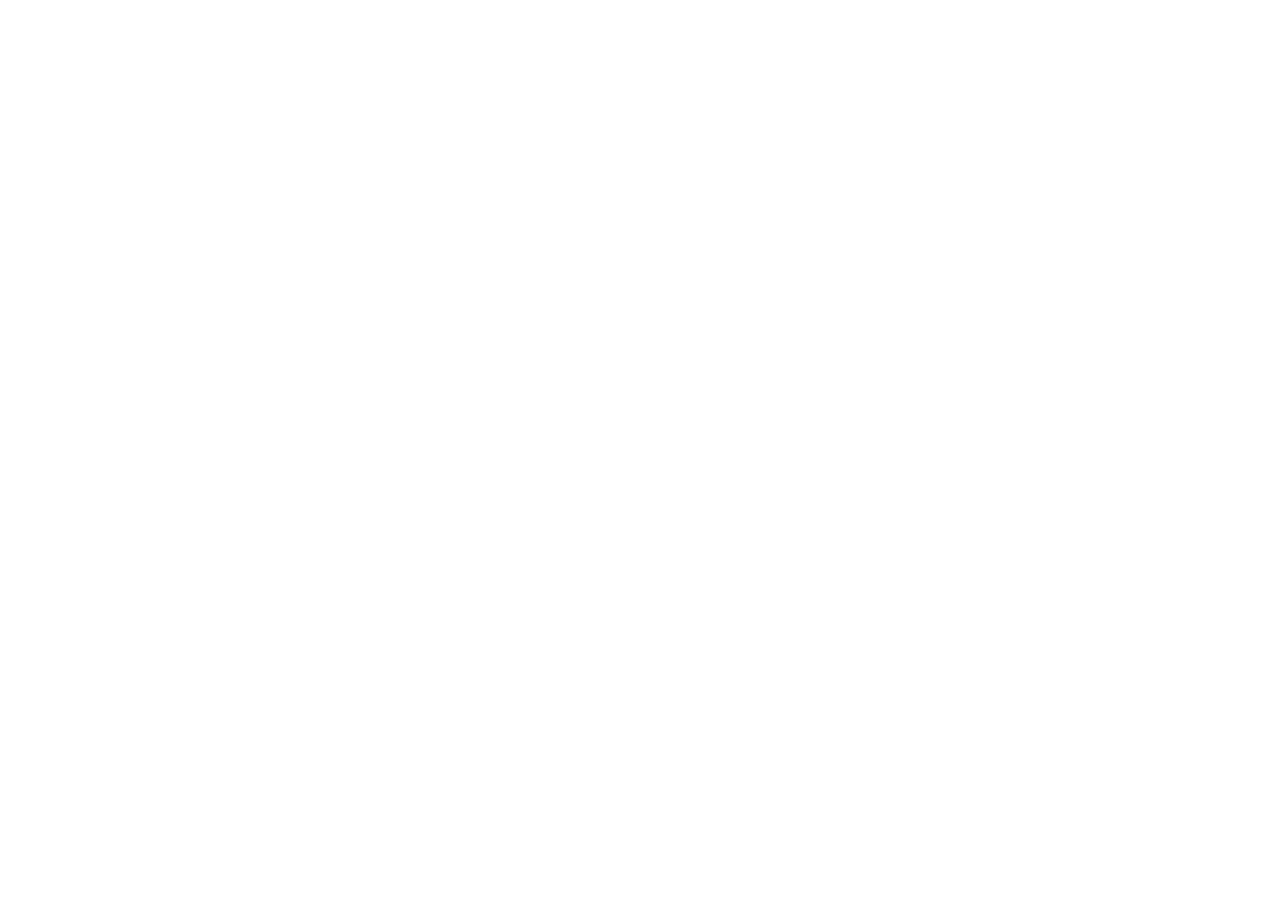
==== author.html @ c76952df "T1: skeleton and test harness Scaffold the full file structure from docs/02-conventions.md as stubs," ====
<!doctype html>
<html lang="en">
<head>
  <meta charset="utf-8" />
  <meta name="viewport" content="width=device-width, initial-scale=1" />
  <title>Mise Planner — Author a pack</title>
  <link rel="stylesheet" href="css/app.css" />
</head>
<body>
  <!-- Teacher pack builder is built in T8. -->
  <script type="module">
    import { mount } from './js/ui-author.js';
    // wired up in T8 — mount() intentionally not called yet.
    void mount;
  </script>
</body>
</html>
---- css/app.css ----
/* css/app.css — screen styles for Mise Planner.
   The :root design tokens and the app shell are added in T9 (see docs/02-conventions.md).
   Kept empty in T1 so the file exists without front-running later tickets. */
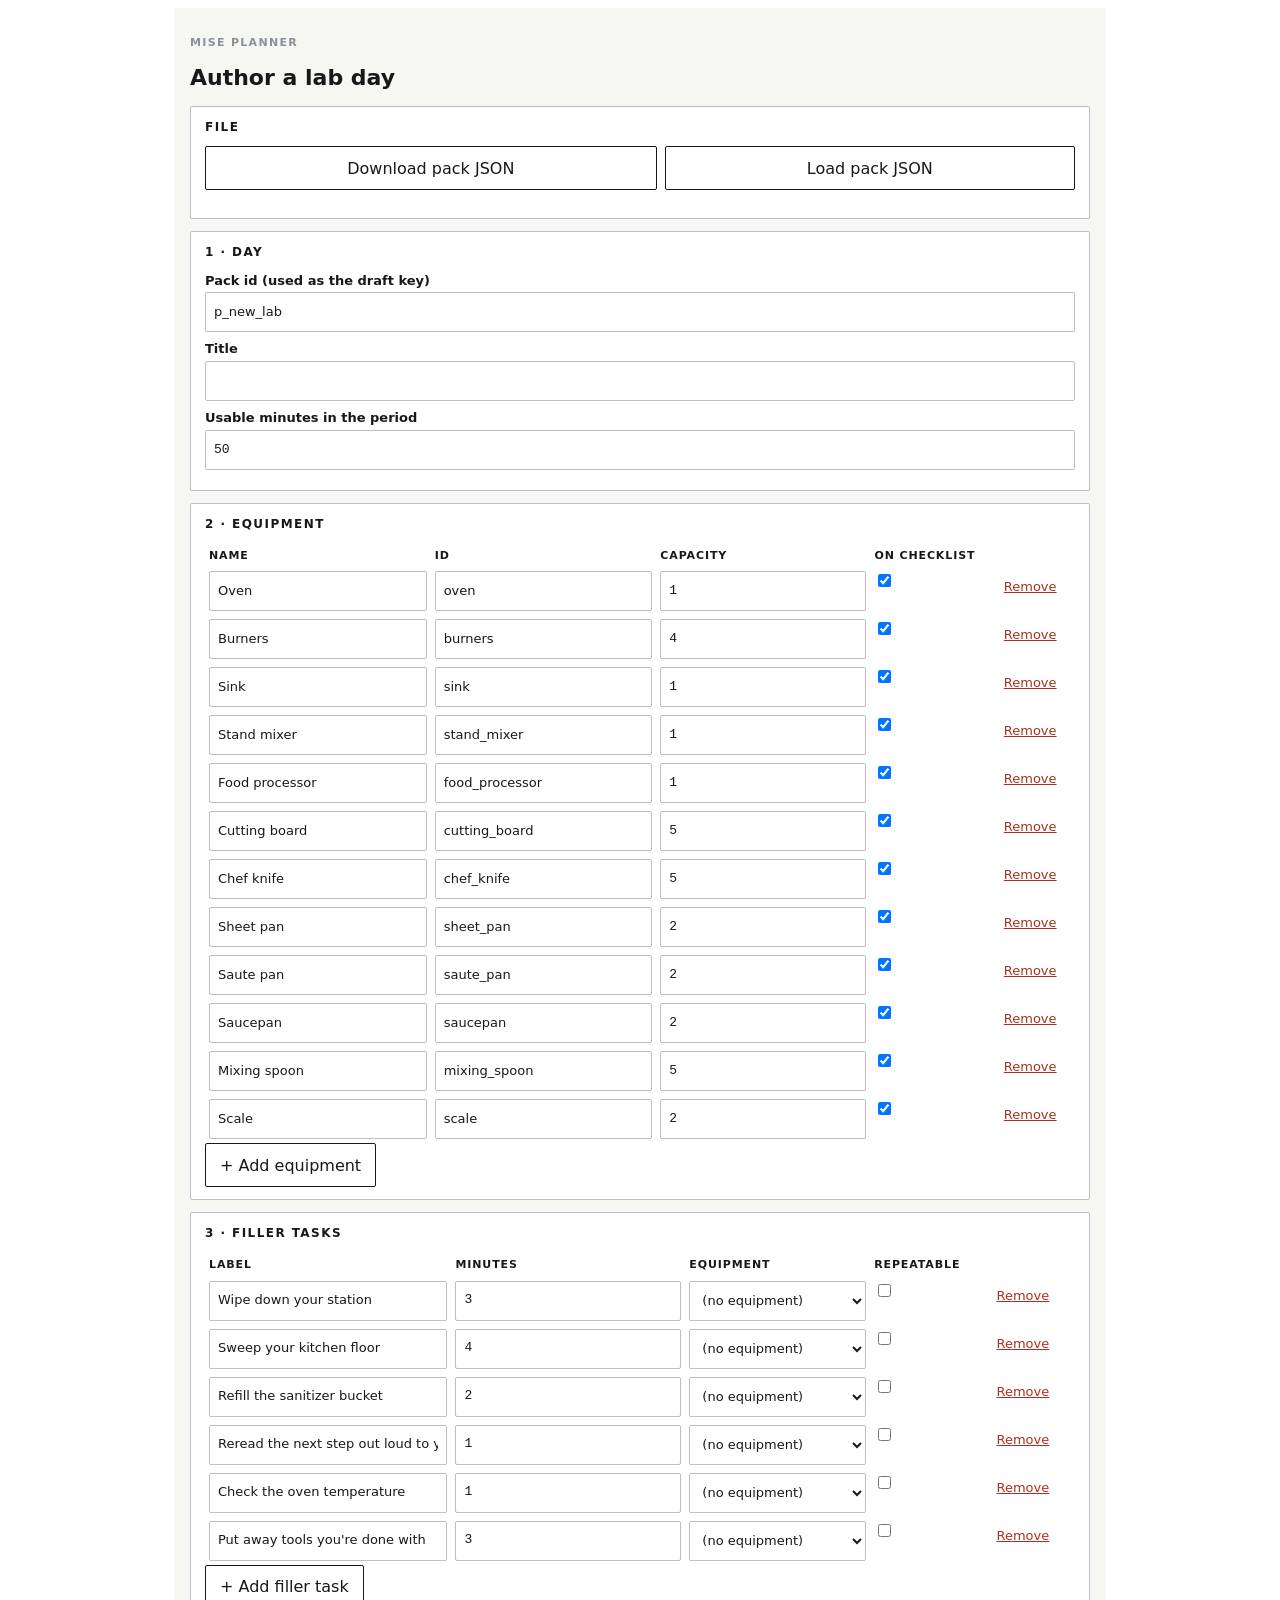
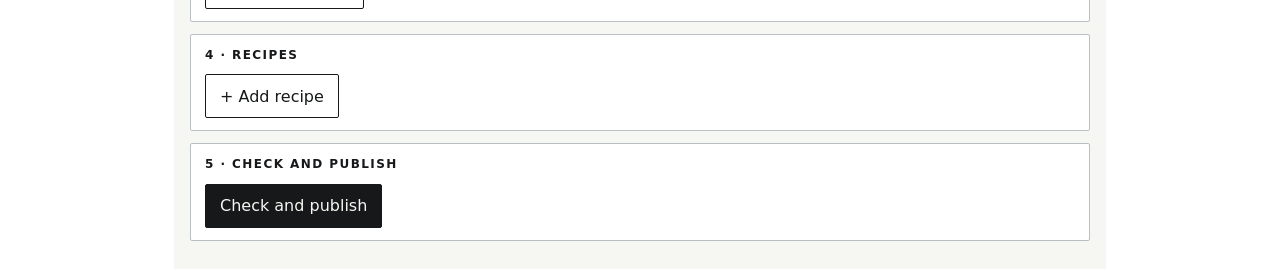
==== commit 6ae4570c: "T8: author.html Teacher pack builder: five-section form (Day, Equipment, Filler tasks, Recipes, Chec" ====
--- a/author.html
+++ b/author.html
@@ -7,11 +7,11 @@
   <link rel="stylesheet" href="css/app.css" />
 </head>
 <body>
-  <!-- Teacher pack builder is built in T8. -->
+  <!-- The whole teacher builder is rendered into this root by js/ui-author.js (T8). -->
+  <main id="author-root" class="author"></main>
   <script type="module">
     import { mount } from './js/ui-author.js';
-    // wired up in T8 — mount() intentionally not called yet.
-    void mount;
+    mount(document.getElementById('author-root'));
   </script>
 </body>
 </html>
--- a/css/app.css
+++ b/css/app.css
@@ -1,3 +1,148 @@
 /* css/app.css — screen styles for Mise Planner.
    The :root design tokens and the app shell are added in T9 (see docs/02-conventions.md).
    Kept empty in T1 so the file exists without front-running later tickets. */
+
+/* ── T8 author.html ───────────────────────────────────────────────────────────
+   Teacher pack builder. Scoped under .author so nothing here leaks into the
+   student shell that T9 will add above. Tokens are referenced with fallbacks
+   (e.g. var(--ink, #16181A)) because the :root token block lands in T9, not here;
+   these styles therefore work standalone now and inherit the real palette later. */
+
+.author {
+  font-family: var(--font-ui, system-ui, -apple-system, 'Segoe UI', Roboto, sans-serif);
+  color: var(--ink, #16181A);
+  background: var(--paper, #F6F6F3);
+  max-width: 900px;
+  margin: 0 auto;
+  padding: 16px;
+  line-height: 1.45;
+}
+
+.author h1 { font-size: 22px; margin: 0 0 4px; }
+
+.author .eyebrow {
+  font-weight: 700;
+  text-transform: uppercase;
+  letter-spacing: .12em;
+  font-size: 11px;
+  color: var(--filler, #8A9199);
+}
+
+.author section {
+  background: var(--panel, #FFFFFF);
+  border: 1px solid var(--steel, #B9BFC4);
+  border-radius: 2px;
+  padding: 12px 14px;
+  margin: 12px 0;
+}
+
+.author section > h2 {
+  font-size: 12px;
+  font-weight: 700;
+  text-transform: uppercase;
+  letter-spacing: .12em;
+  margin: 0 0 10px;
+}
+
+.author label { display: block; font-size: 13px; margin: 8px 0; }
+.author label > span { display: block; font-weight: 700; margin-bottom: 2px; }
+
+.author input[type="text"],
+.author input[type="number"],
+.author textarea,
+.author select {
+  font: inherit;
+  padding: 8px;
+  min-height: 40px;
+  border: 1px solid var(--steel, #B9BFC4);
+  border-radius: 2px;
+  background: var(--panel, #FFFFFF);
+  color: inherit;
+  box-sizing: border-box;
+  width: 100%;
+}
+
+.author input[type="number"] { font-family: var(--font-data, ui-monospace, Consolas, monospace); }
+.author textarea { min-height: 96px; resize: vertical; }
+.author select[multiple] { min-height: 96px; }
+
+.author :focus-visible {
+  outline: 2px solid var(--ink, #16181A);
+  outline-offset: 2px;
+}
+
+.author table { width: 100%; border-collapse: collapse; font-size: 13px; }
+.author th, .author td { text-align: left; padding: 4px; vertical-align: top; }
+.author th { font-size: 11px; text-transform: uppercase; letter-spacing: .08em; }
+.author td input[type="text"],
+.author td input[type="number"] { min-height: 40px; }
+
+.author button {
+  font: inherit;
+  min-height: 44px;
+  min-width: 44px;
+  padding: 8px 14px;
+  border: 1px solid var(--ink, #16181A);
+  border-radius: 2px;
+  background: var(--panel, #FFFFFF);
+  color: var(--ink, #16181A);
+  cursor: pointer;
+}
+
+.author button.primary { background: var(--ink, #16181A); color: var(--paper, #F6F6F3); }
+.author button.link {
+  border: none;
+  background: none;
+  padding: 4px;
+  text-decoration: underline;
+  min-height: 32px;
+}
+.author button.danger { border-color: var(--alert, #A8321E); color: var(--alert, #A8321E); }
+
+.author .row { display: flex; gap: 8px; flex-wrap: wrap; align-items: flex-end; }
+.author .row > * { flex: 1 1 auto; }
+
+.author .recipe {
+  border: 1px dashed var(--steel, #B9BFC4);
+  border-radius: 2px;
+  padding: 10px;
+  margin: 10px 0;
+}
+
+.author .step {
+  border-top: 1px solid var(--steel, #B9BFC4);
+  padding: 8px 0;
+}
+
+.author .errors { list-style: none; padding: 0; margin: 8px 0; }
+.author .errors li {
+  color: var(--alert, #A8321E);
+  font-weight: 700;
+  padding: 4px 0;
+}
+
+.author .preview {
+  font-family: var(--font-data, ui-monospace, Consolas, monospace);
+  font-variant-numeric: tabular-nums;
+  font-size: 16px;
+  padding: 10px;
+  border: 1px solid var(--steel, #B9BFC4);
+  border-radius: 2px;
+  background: var(--paper, #F6F6F3);
+}
+
+.author .alert {
+  color: var(--alert, #A8321E);
+  font-weight: 700;
+}
+
+.author .url-field {
+  font-family: var(--font-data, ui-monospace, Consolas, monospace);
+  font-size: 12px;
+}
+
+.author .ok { color: var(--active, #0E5C54); font-weight: 700; }
+
+@media (prefers-reduced-motion: reduce) {
+  .author * { transition: none !important; }
+}
